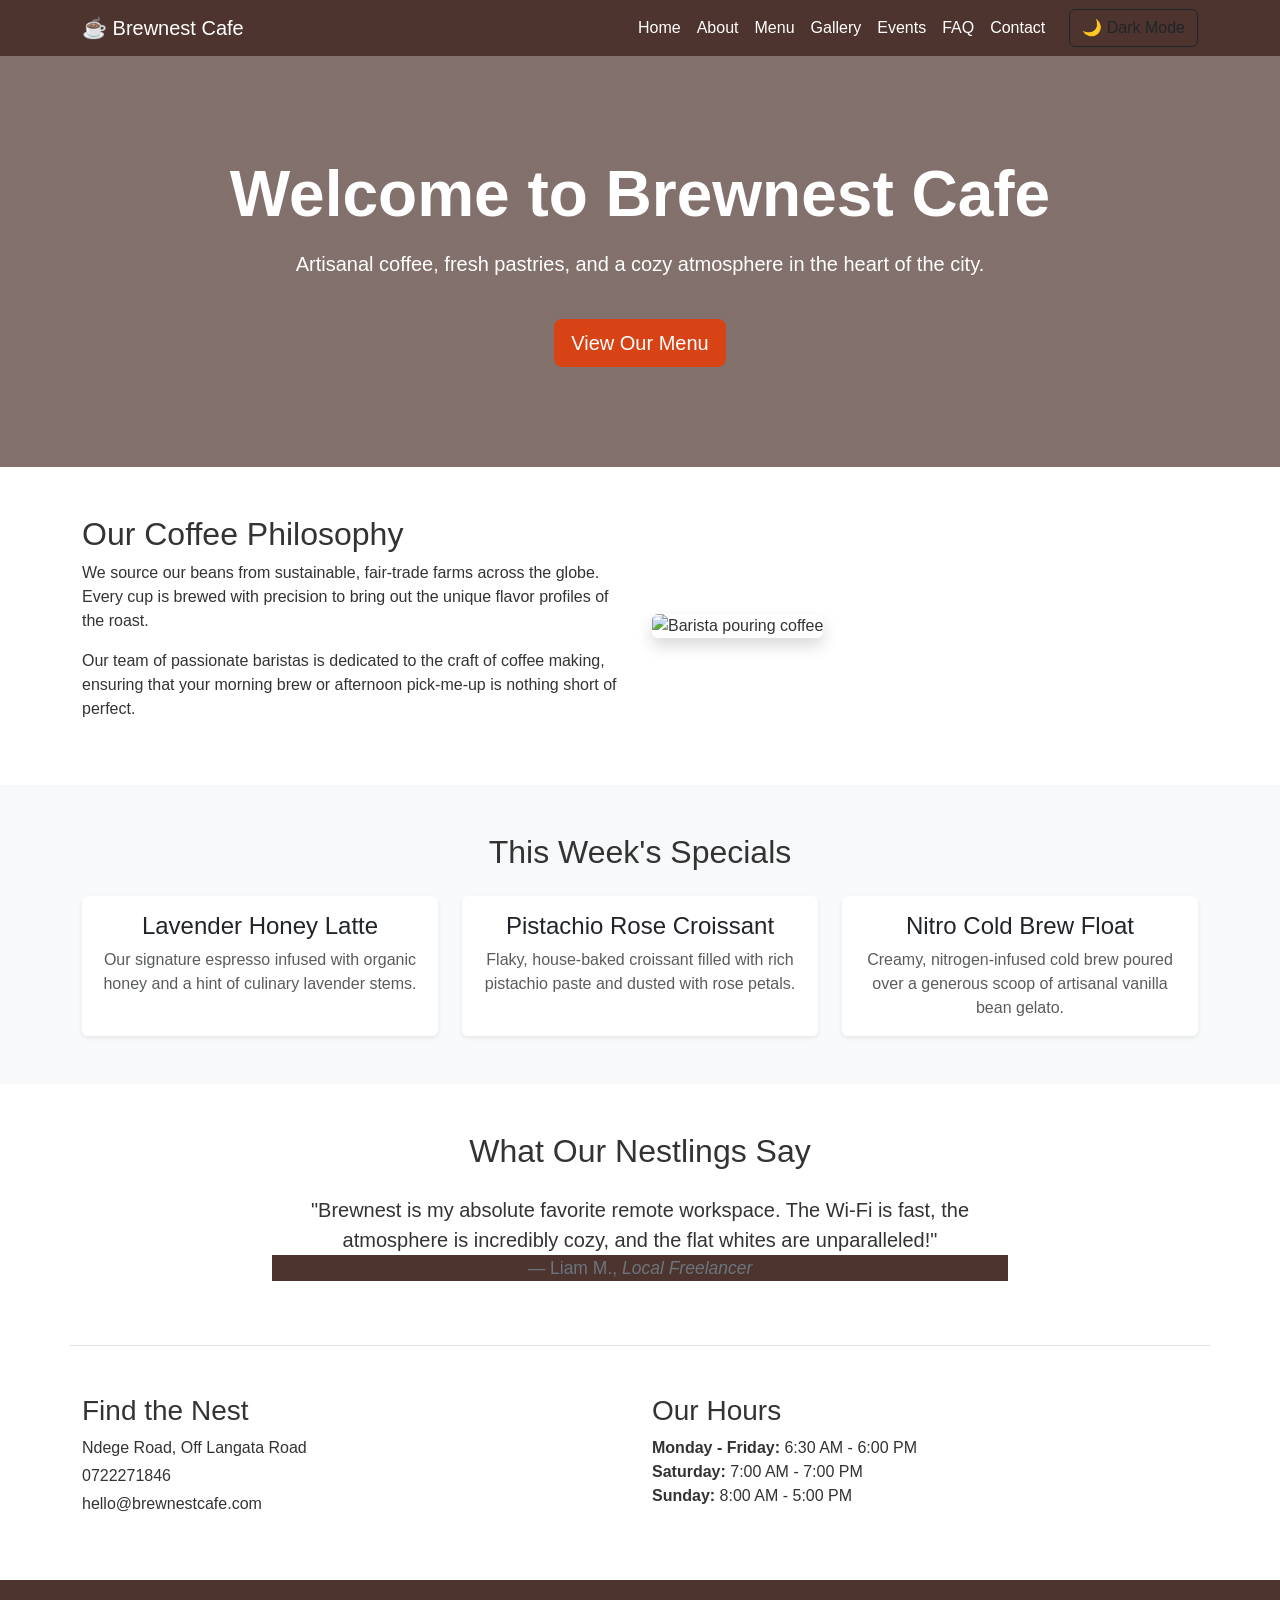
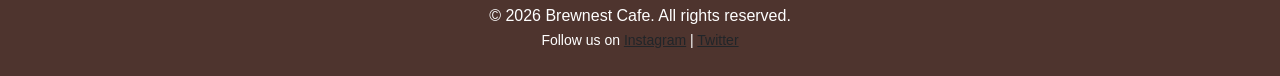
==== index.html @ 9ee0e55d "Moving files to right location and fixed access issues" ====
<!DOCTYPE html>
<html lang="en">
<head>
    <meta charset="UTF-8">
    <meta name="viewport" content="width=device-width, initial-scale=1.0">
    <title>Brewnest Cafe | Home</title>
    <!-- Bootstrap 5 CSS -->
    <link href="https://cdn.jsdelivr.net/npm/bootstrap@5.3.0/dist/css/bootstrap.min.css" rel="stylesheet">
    <link rel="stylesheet" href="css/style.css">
</head>
<body>
    <!-- Consistent Navigation -->
    <nav class="navbar navbar-expand-lg sticky-top">
        <div class="container">
            <a class="navbar-brand" href="index.html">☕ Brewnest Cafe</a>
            <button class="navbar-toggler bg-light" type="button" data-bs-toggle="collapse" data-bs-target="#navbarNav">
                <span class="navbar-toggler-icon"></span>
            </button>
            <div class="collapse navbar-collapse" id="navbarNav">
                <ul class="navbar-nav ms-auto">
                    <li class="nav-item"><a class="nav-link active" href="index.html">Home</a></li>
                    <li class="nav-item"><a class="nav-link" href="about.html">About</a></li>
                    <li class="nav-item"><a class="nav-link" href="menu.html">Menu</a></li>
                    <li class="nav-item"><a class="nav-link" href="gallery.html">Gallery</a></li>
                    <li class="nav-item"><a class="nav-link" href="events.html">Events</a></li>
                    <li class="nav-item"><a class="nav-link" href="faq.html">FAQ</a></li>
                    <li class="nav-item"><a class="nav-link" href="contact.html">Contact</a></li>
                </ul>
                <button id="theme-toggle" class="btn btn-outline-dark ms-3">🌙 Dark Mode</button>
            </div>
        </div>
    </nav>

    <!-- Main Content -->
    <main>
        <!-- Hero Section -->
        <header class="hero-section text-center">
            <div class="container">
                <h1 class="display-3 fw-bold">Welcome to Brewnest Cafe</h1>
                <p class="lead mt-3">Artisanal coffee, fresh pastries, and a cozy atmosphere in the heart of the city.</p>
                <a href="menu.html" class="btn btn-custom btn-lg mt-4">View Our Menu</a>
            </div>
        </header>

        <!-- Our Philosophy Section -->
        <section class="container my-5">
            <div class="row align-items-center">
                <div class="col-md-6 mb-4 mb-md-0">
                    <h2>Our Coffee Philosophy</h2>
                    <p>We source our beans from sustainable, fair-trade farms across the globe. Every cup is brewed with precision to bring out the unique flavor profiles of the roast.</p>
                    <p>Our team of passionate baristas is dedicated to the craft of coffee making, ensuring that your morning brew or afternoon pick-me-up is nothing short of perfect.</p>
                </div>
                <div class="col-md-6">
                    <img src="https://images.unsplash.com/photo-1511920170033-f8396924c348?ixlib=rb-1.2.1&auto=format&fit=crop&w=800&q=80" class="img-fluid rounded shadow" alt="Barista pouring coffee">
                </div>
            </div>
        </section>

        <!-- Weekly Specials Section -->
        <section class="bg-light py-5">
            <div class="container">
                <h2 class="text-center mb-4">This Week's Specials</h2>
                <div class="row g-4">
                    <div class="col-md-4">
                        <div class="card h-100 border-0 shadow-sm">
                            <div class="card-body text-center">
                                <h4 class="card-title text-dark">Lavender Honey Latte</h4>
                                <p class="card-text text-muted">Our signature espresso infused with organic honey and a hint of culinary lavender stems.</p>
                            </div>
                        </div>
                    </div>
                    <div class="col-md-4">
                        <div class="card h-100 border-0 shadow-sm">
                            <div class="card-body text-center">
                                <h4 class="card-title text-dark">Pistachio Rose Croissant</h4>
                                <p class="card-text text-muted">Flaky, house-baked croissant filled with rich pistachio paste and dusted with rose petals.</p>
                            </div>
                        </div>
                    </div>
                    <div class="col-md-4">
                        <div class="card h-100 border-0 shadow-sm">
                            <div class="card-body text-center">
                                <h4 class="card-title text-dark">Nitro Cold Brew Float</h4>
                                <p class="card-text text-muted">Creamy, nitrogen-infused cold brew poured over a generous scoop of artisanal vanilla bean gelato.</p>
                            </div>
                        </div>
                    </div>
                </div>
            </div>
        </section>

        <!-- Testimonials Section -->
        <section class="container my-5 text-center">
            <h2 class="mb-4">What Our Nestlings Say</h2>
            <div class="row justify-content-center">
                <div class="col-md-8">
                    <div id="testimonialCarousel" class="carousel slide" data-bs-ride="carousel">
                        <div class="carousel-inner">
                            <div class="carousel-item active">
                                <blockquote class="blockquote">
                                    <p class="mb-3">"Brewnest is my absolute favorite remote workspace. The Wi-Fi is fast, the atmosphere is incredibly cozy, and the flat whites are unparalleled!"</p>
                                    <footer class="blockquote-footer">Liam M., <cite title="Source Title">Local Freelancer</cite></footer>
                                </blockquote>
                            </div>
                        </div>
                    </div>
                </div>
            </div>
        </section>

        <!-- Hours & Location Section -->
        <section class="container my-5 border-top pt-5">
            <div class="row text-center text-md-start g-4">
                <div class="col-md-6">
                    <h3>Find the Nest</h3>
                    <p class="mb-1"> Ndege Road, Off Langata Road</p>
                    <p class="mb-1"> 0722271846</p>
                    <p> hello@brewnestcafe.com</p>
                </div>
                <div class="col-md-6">
                    <h3>Our Hours</h3>
                    <ul class="list-unstyled">
                        <li><strong>Monday - Friday:</strong> 6:30 AM - 6:00 PM</li>
                        <li><strong>Saturday:</strong> 7:00 AM - 7:00 PM</li>
                        <li><strong>Sunday:</strong> 8:00 AM - 5:00 PM</li>
                    </ul>
                </div>
            </div>
        </section>
    </main>

    <!-- Consistent Footer -->
    <footer class="text-center py-4 mt-auto">
        <div class="container">
            <p class="mb-0">&copy; 2026 Brewnest Cafe. All rights reserved.</p>
            <small>Follow us on <a href="#" class="text-dark">Instagram</a> | <a href="#" class="text-dark">Twitter</a></small>
        </div>
    </footer>

    <!-- Bootstrap & Custom JS -->
    <script src="https://cdn.jsdelivr.net/npm/bootstrap@5.3.0/dist/js/bootstrap.bundle.min.js"></script>
    <script src="js/script.js"></script>
</body>
</html>
---- css/style.css ----
:root {
  --primary-coffee: #4e342e;
  --secondary-cream: #f5f5dc;
  --accent-orange: #d84315;
  --bg-color: #ffffff;
  --text-color: #333333;
}

[data-bs-theme="dark"] {
  --bg-color: #212529; /* A smoother dark gray */
  --text-color: #f8f9fa;
  --secondary-cream: #2b3035;
}

body {
  background-color: var(--bg-color) !important;
  color: var(--text-color) !important;
  font-family: 'Segoe UI', Tahoma, Geneva, Verdana, sans-serif;
  transition: background-color 0.3s ease, color 0.3s ease;
  display: flex;
  flex-direction: column;
  min-height: 100vh;
}

.navbar {
  background-color: var(--primary-coffee) !important;
}

.navbar-brand, .nav-link, .navbar-text {
  color: #ffffff !important;
}

.nav-link:hover {
  color: var(--accent-orange) !important;
}

main {
  flex: 1;
}

.hero-section {
  background: linear-gradient(rgba(78, 52, 46, 0.7), rgba(78, 52, 46, 0.7)), url('https://images.unsplash.com/photo-1497935586351-b67a49e012bf?ixlib=rb-1.2.1&auto=format&fit=crop&w=1920&q=80') center/cover;
  color: white;
  padding: 100px 0;
}

.btn-custom {
  background-color: var(--accent-orange);
  color: white;
}

.btn-custom:hover {
  background-color: #bf360c;
  color: white;
}

footer {
  background-color: var(--primary-coffee);
  color: white;
}
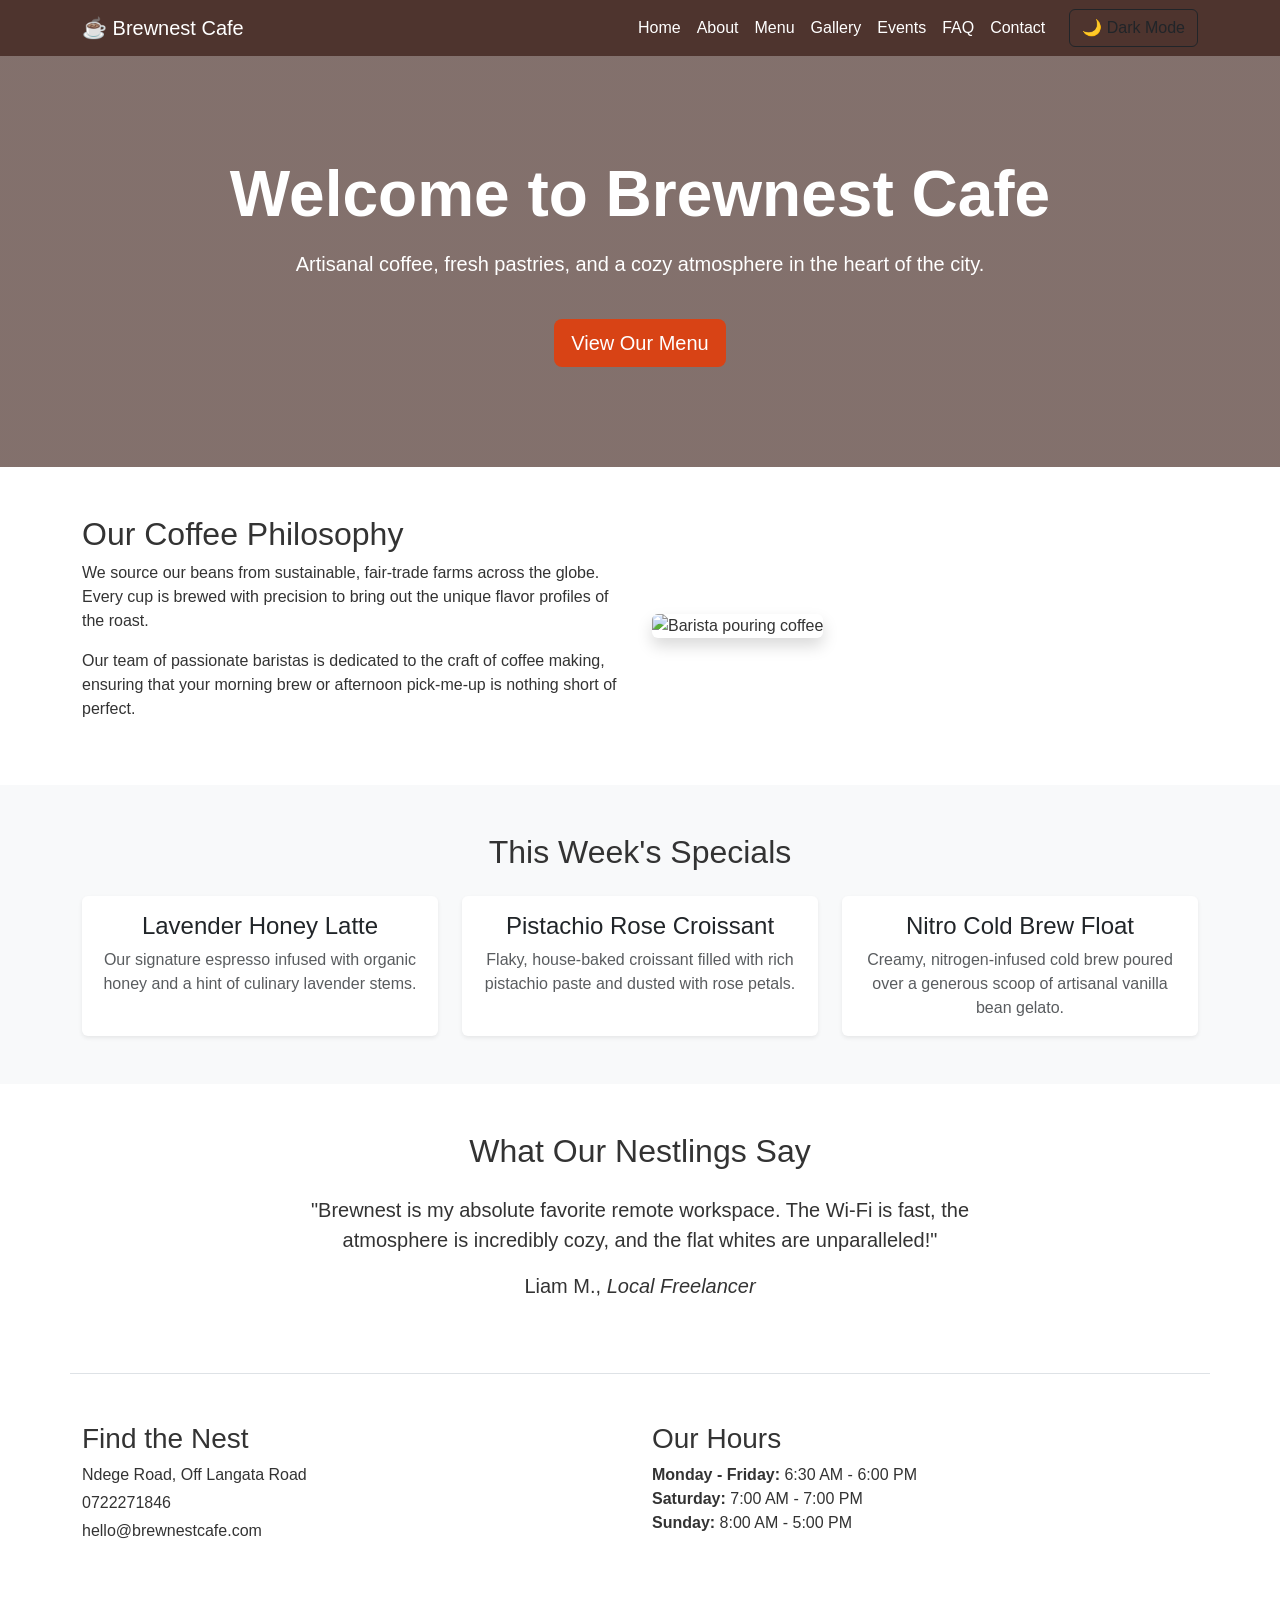
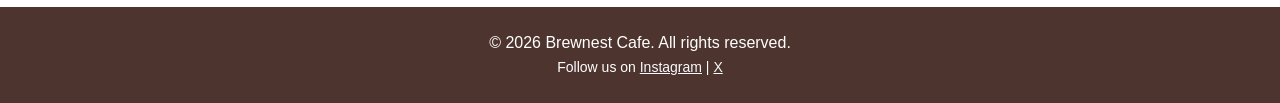
==== commit 3cb938d7: "Footer Edit" ====
--- a/index.html
+++ b/index.html
@@ -99,7 +99,7 @@
                             <div class="carousel-item active">
                                 <blockquote class="blockquote">
                                     <p class="mb-3">"Brewnest is my absolute favorite remote workspace. The Wi-Fi is fast, the atmosphere is incredibly cozy, and the flat whites are unparalleled!"</p>
-                                    <footer class="blockquote-footer">Liam M., <cite title="Source Title">Local Freelancer</cite></footer>
+                                    <p class="mb-4">Liam M., <cite title="Source Title">Local Freelancer</cite></p>
                                 </blockquote>
                             </div>
                         </div>
@@ -133,7 +133,7 @@
     <footer class="text-center py-4 mt-auto">
         <div class="container">
             <p class="mb-0">&copy; 2026 Brewnest Cafe. All rights reserved.</p>
-            <small>Follow us on <a href="#" class="text-dark">Instagram</a> | <a href="#" class="text-dark">Twitter</a></small>
+            <small>Follow us on <a href="#" class="text-light">Instagram</a> | <a href="#" class="text-light">X</a></small>
         </div>
     </footer>
 
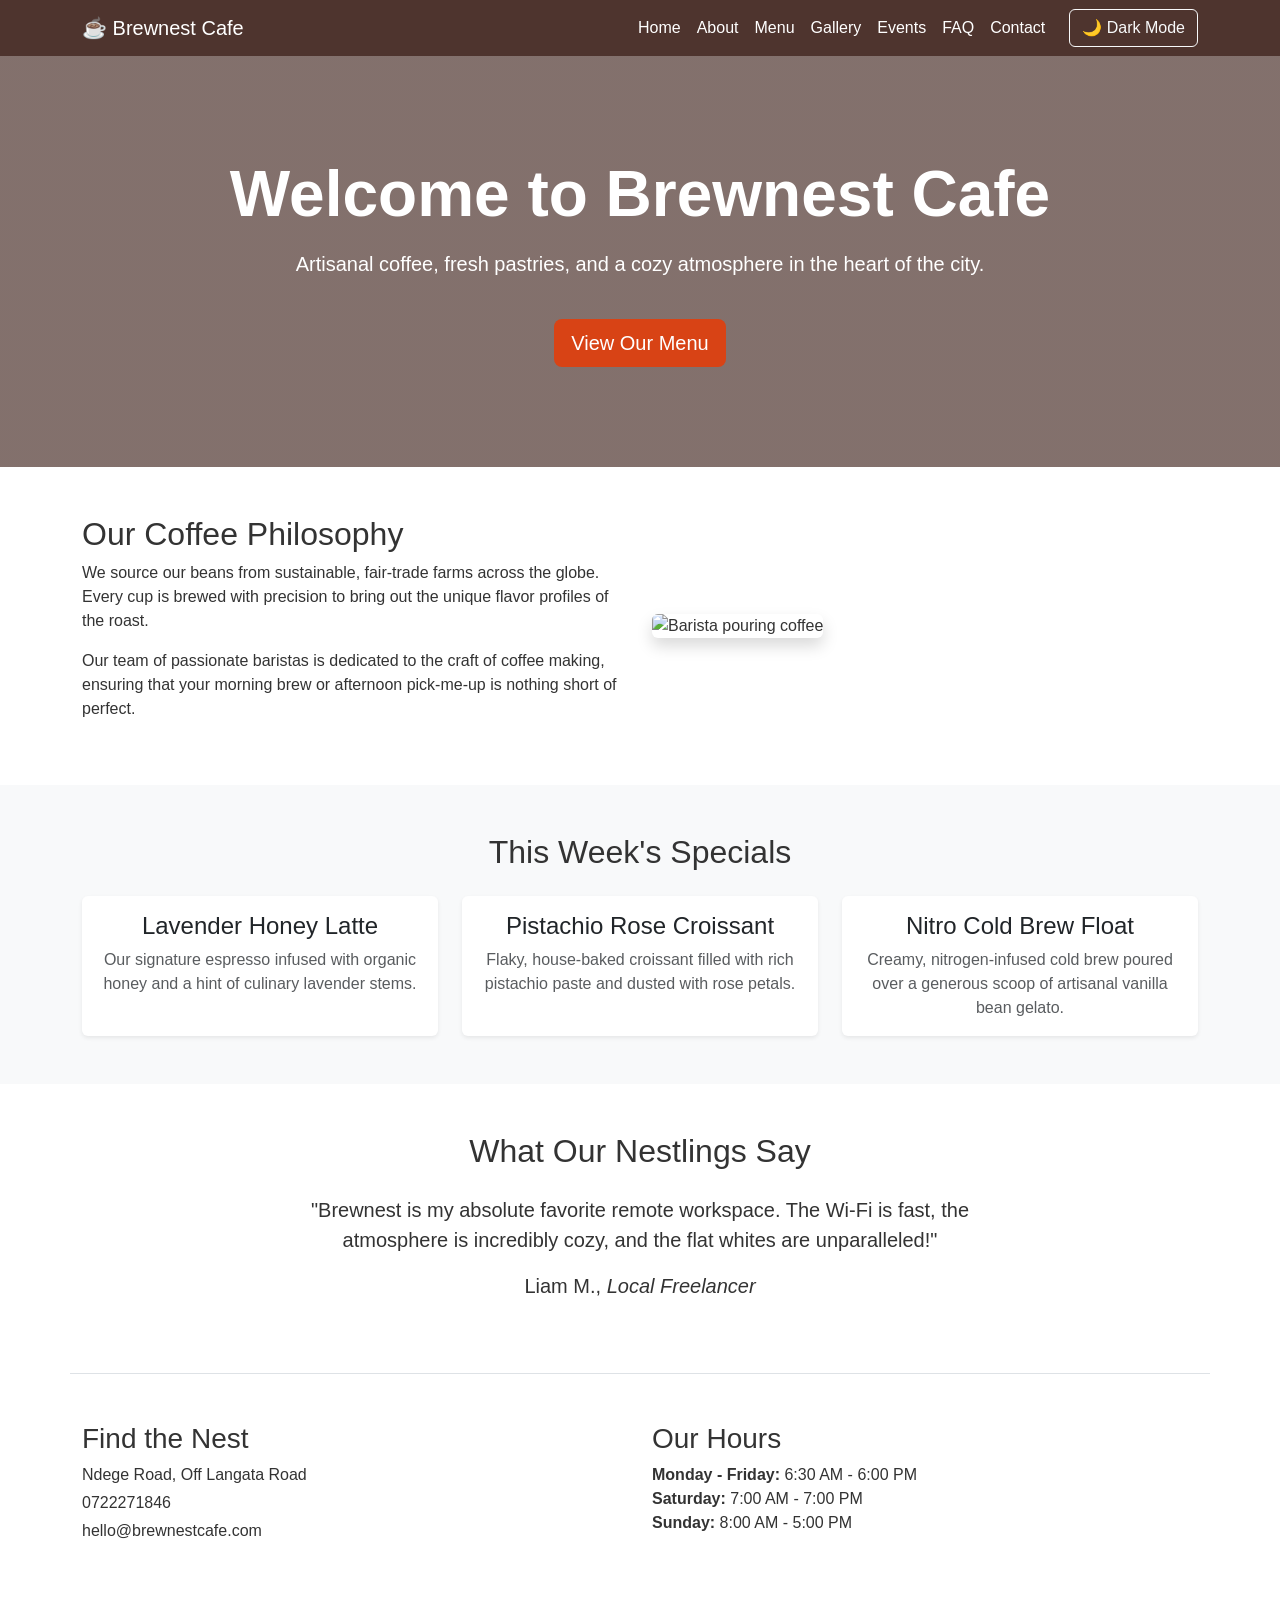
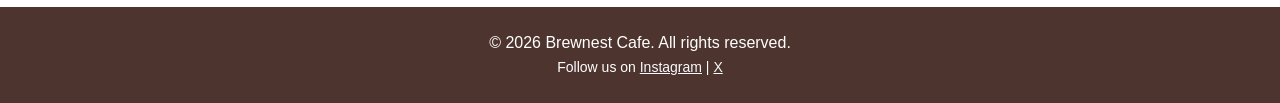
==== commit fd7b2d19: "Theme Button Visibility" ====
--- a/index.html
+++ b/index.html
@@ -26,7 +26,7 @@
                     <li class="nav-item"><a class="nav-link" href="faq.html">FAQ</a></li>
                     <li class="nav-item"><a class="nav-link" href="contact.html">Contact</a></li>
                 </ul>
-                <button id="theme-toggle" class="btn btn-outline-dark ms-3">🌙 Dark Mode</button>
+                <button id="theme-toggle" class="btn btn-outline-light ms-3">🌙 Dark Mode</button>
             </div>
         </div>
     </nav>
